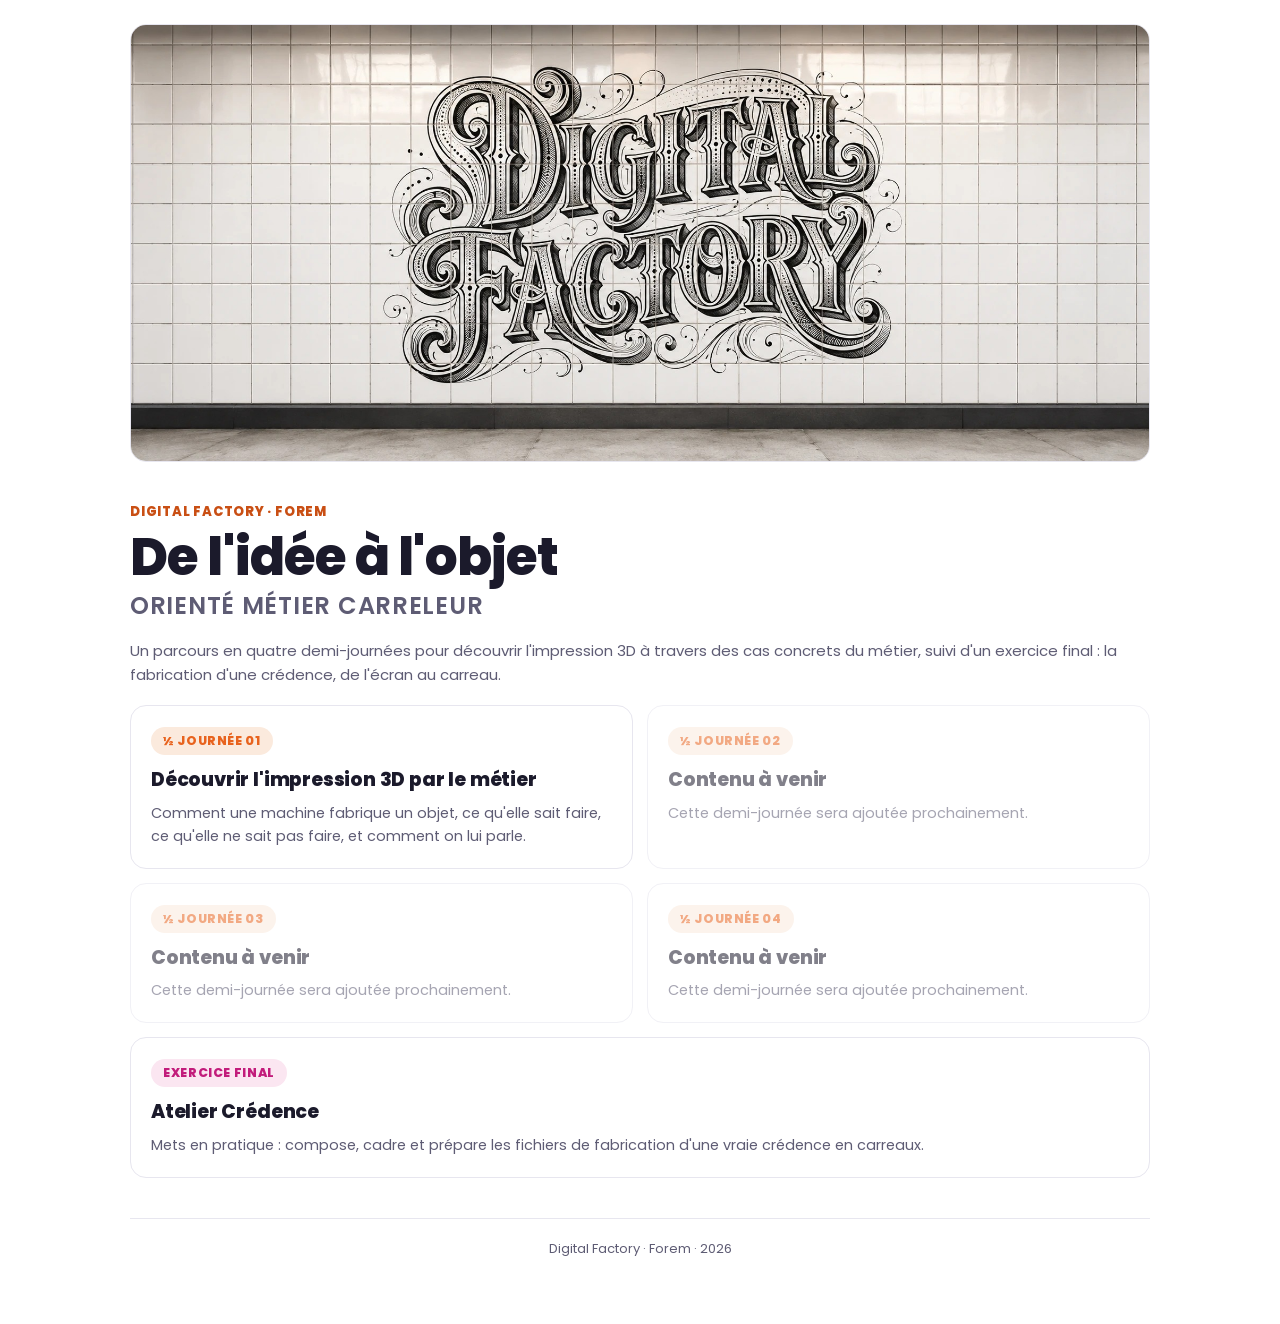
==== index.html @ cf4421d0 "Sous-titre "orienté métier carreleur" en majuscules, sur toutes les pages Le sous-titre passe de "or" ====
<!DOCTYPE html>
<html lang="fr">
<head>
<meta charset="UTF-8">
<meta name="viewport" content="width=device-width, initial-scale=1.0, maximum-scale=1.0, user-scalable=no">
<title>De l'idée à l'objet — Digital Factory</title>
<link rel="icon" href="data:image/svg+xml,%3Csvg xmlns='http://www.w3.org/2000/svg' viewBox='0 0 32 32'%3E%3Crect width='32' height='32' rx='6' fill='%23E7E6EF'/%3E%3Crect x='5' y='5' width='9.5' height='9.5' rx='2' fill='%235B41B0'/%3E%3Crect x='17.5' y='5' width='9.5' height='9.5' rx='2' fill='%23fff'/%3E%3Crect x='5' y='17.5' width='9.5' height='9.5' rx='2' fill='%23fff'/%3E%3Crect x='17.5' y='17.5' width='9.5' height='9.5' rx='2' fill='%235B41B0'/%3E%3C/svg%3E">
<link rel="stylesheet" href="assets/style.css">
<style>
  h1{font-size:38px; letter-spacing:-0.02em; line-height:1.08;}
  h1 small{display:block; font-size:20px; font-weight:600; color:var(--muted); margin-top:8px; text-transform:uppercase; letter-spacing:.03em;}
  @media (min-width:640px){ h1{font-size:52px;} h1 small{font-size:24px;} }
</style>
</head>
<body>
<div class="wrap">
  <div class="hero" style="margin-bottom:28px">
    <div class="hero-media">
      <div class="hero-ph">
        <svg viewBox="0 0 24 24" fill="none" stroke="currentColor" stroke-width="1.7" stroke-linecap="round" stroke-linejoin="round" aria-hidden="true"><rect x="3" y="3" width="18" height="18" rx="2" ry="2"/><circle cx="8.5" cy="8.5" r="1.5"/><polyline points="21 15 16 10 5 21"/></svg>
        <b>Image de couverture</b>
        <small>assets/cover.jpg — idéal 21:9, ≥ 1800×770px</small>
      </div>
      <img src="assets/cover.jpg" alt="Lettrage « Digital Factory » en carreaux de faïence" loading="eager" onerror="this.remove()">
    </div>
  </div>

  <header>
    <p class="surtitre">Digital Factory · Forem</p>
    <h1>De l'idée à l'objet<small>orienté métier carreleur</small></h1>
  </header>

  <p class="aide">Un parcours en quatre demi-journées pour découvrir l'impression 3D à travers des cas concrets du métier, suivi d'un exercice final : la fabrication d'une crédence, de l'écran au carreau.</p>

  <div class="cartes-cours">
    <a class="carte-cours" href="demi-journee-1.html">
      <span class="num">½ journée 01</span>
      <h3>Découvrir l'impression 3D par le métier</h3>
      <p>Comment une machine fabrique un objet, ce qu'elle sait faire, ce qu'elle ne sait pas faire, et comment on lui parle.</p>
    </a>
    <a class="carte-cours avenir">
      <span class="num">½ journée 02</span>
      <h3>Contenu à venir</h3>
      <p>Cette demi-journée sera ajoutée prochainement.</p>
    </a>
    <a class="carte-cours avenir">
      <span class="num">½ journée 03</span>
      <h3>Contenu à venir</h3>
      <p>Cette demi-journée sera ajoutée prochainement.</p>
    </a>
    <a class="carte-cours avenir">
      <span class="num">½ journée 04</span>
      <h3>Contenu à venir</h3>
      <p>Cette demi-journée sera ajoutée prochainement.</p>
    </a>
    <a class="carte-cours exercice" href="atelier-credence.html" style="grid-column:1/-1">
      <span class="num">Exercice final</span>
      <h3>Atelier Crédence</h3>
      <p>Mets en pratique : compose, cadre et prépare les fichiers de fabrication d'une vraie crédence en carreaux.</p>
    </a>
  </div>

  <div class="pied">Digital Factory · Forem · 2026</div>
</div>
</body>
</html>
---- assets/style.css ----
/* ============================================================
   Design system partagé — site de cours Digital Factory
   Utilisé par : index.html (sommaire), demi-journee-*.html.
   atelier-credence.html et gabarit-impression.html restent
   autonomes (leur propre <style> embarqué), par choix : ce sont
   des outils ponctuels, pas des pages de cours — cf. décisions
   déjà prises pour gabarit-impression.html.
   ============================================================ */

@font-face{font-family:"Poppins"; src:url("fonts/poppins-400.woff2") format("woff2"); font-weight:400; font-style:normal; font-display:swap;}
@font-face{font-family:"Poppins"; src:url("fonts/poppins-600.woff2") format("woff2"); font-weight:600; font-style:normal; font-display:swap;}
@font-face{font-family:"Poppins"; src:url("fonts/poppins-700.woff2") format("woff2"); font-weight:700; font-style:normal; font-display:swap;}
@font-face{font-family:"Poppins"; src:url("fonts/poppins-800.woff2") format("woff2"); font-weight:800; font-style:normal; font-display:swap;}

:root{
  --font:"Poppins",-apple-system,BlinkMacSystemFont,"Segoe UI",Roboto,"Helvetica Neue",Arial,sans-serif;
  /* Palette reprise de l'imprimante 3D : accents orange/sarcelle, sur fond clair. */
  --bg:#FFFFFF; --wash:#F7F7FB; --card:#FFFFFF;
  --border:#E7E6EF; --text:#1B1A2B; --muted:#5E5C74;
  --mauve:#E8631E; --mauve-dark:#C94F14; --mauve-soft:#FBEADD;
  --blue:#2BB8B3; --blue-dark:#1F8D89; --blue-soft:#E3F7F6;
  --grey-soft:#F2F2F6;
  --ok:#238C60; --ok-soft:#E4F4EC;
  --warn:#B7770C; --warn-soft:#F7EEDD;
  --bad:#C0344B; --bad-soft:#FBE7EB;
  --fuchsia:#C21C7B; --fuchsia-soft:#FBE6F1;
  --radius:16px; --radius-md:12px;
}
*{box-sizing:border-box; -webkit-tap-highlight-color:transparent;}
html{touch-action:manipulation;}
body{margin:0; background:var(--bg); color:var(--text); font-family:var(--font);
  font-size:17px; line-height:1.6; -webkit-font-smoothing:antialiased;}
.wrap{max-width:760px; margin:0 auto; padding:16px 16px 64px;}
@media (min-width:900px){ .wrap{max-width:1100px; padding:24px 40px 64px;} }
@media (min-width:1300px){ .wrap{max-width:1240px;} }
:focus-visible{outline:3px solid var(--blue); outline-offset:2px;}
a{color:var(--mauve-dark);}

/* ---- en-tête ---- */
header{padding:12px 0 20px;}
h1{font-size:19px; font-weight:800; margin:0; letter-spacing:-0.01em; color:var(--text);}
h1 small{display:block; font-size:13px; font-weight:600; color:var(--muted); margin-top:2px; text-transform:uppercase; letter-spacing:.03em;}

/* ---- navigation par onglets (½ journées + atelier) — présente sur chaque page ---- */
.tabs{display:flex; gap:2px; background:var(--wash); border:1px solid var(--border); padding:3px; border-radius:11px; margin-bottom:24px;
  overflow-x:auto; -webkit-overflow-scrolling:touch;}
.tabs a{flex:none; min-width:118px; text-align:center; padding:10px 10px; font-size:12.5px; font-weight:600;
  background:transparent; color:var(--muted); border-radius:8px; text-decoration:none; white-space:nowrap;}
.tabs a.on{background:var(--mauve); color:#fff;}
.tabs a small{display:block; font-weight:400; font-size:11px; opacity:.85; margin-top:1px;}

/* ---- typo de contenu ---- */
h2{font-size:28px; font-weight:800; letter-spacing:-0.02em; line-height:1.15; margin:32px 0 7px; color:var(--text);}
h2:first-of-type{margin-top:0;}
h3{font-size:19px; font-weight:800; letter-spacing:-0.01em; margin:22px 0 8px; color:var(--text);}
.aide{color:var(--muted); font-size:15px; margin:0 0 18px;}
.surtitre{color:var(--mauve-dark); font-size:13px; font-weight:800; text-transform:uppercase; letter-spacing:.06em; margin:0 0 6px;}
p{margin:0 0 14px;}
label{display:block; font-weight:700; font-size:15px; margin:18px 0 6px; color:var(--text);}

/* ---- bannière (hero) ---- */
.hero{background:var(--wash); border:1px solid var(--border); border-radius:var(--radius); overflow:hidden; margin-bottom:22px;}
.hero-media{position:relative; margin:0; aspect-ratio:21/9; background:var(--grey-soft);}
.hero-media img{position:absolute; inset:0; width:100%; height:100%; object-fit:cover; display:block;}
.hero-ph{position:absolute; inset:0; display:flex; flex-direction:column; align-items:center; justify-content:center; gap:7px; text-align:center; padding:16px; color:var(--muted);}
.hero-ph svg{width:30px; height:30px; color:#B7B4CC;}
.hero-ph b{font-size:14px; font-weight:600; color:#8B889F;}
.hero-ph small{font-size:11.5px; color:#A6A3B8; font-family:ui-monospace,"SF Mono",Menlo,monospace;}
.hero-copy{padding:22px 22px 24px;}
.hero-copy h2{margin:0 0 6px;}
.hero-copy .aide{margin:0;}

/* ---- objectifs (liste à puces numérotée) ---- */
.objectifs{display:grid; gap:10px; margin:14px 0 22px; padding:0; list-style:none;}
.objectifs li{display:flex; gap:13px; align-items:flex-start; padding:14px 16px; border:1px solid var(--border);
  border-radius:var(--radius-md); background:var(--card); font-size:15.5px; line-height:1.5;}
.objectifs li::before{content:"✓"; flex:none; width:24px; height:24px; border-radius:50%; background:var(--mauve-soft);
  color:var(--mauve); font-size:13px; font-weight:800; display:flex; align-items:center; justify-content:center; margin-top:1px;}

/* ---- boutons / liens ---- */
.btn2{display:inline-flex; align-items:center; gap:9px; padding:12px 18px; font-size:15px; font-weight:600;
  border:1.5px solid var(--border); background:var(--card); color:var(--text); border-radius:var(--radius-md);
  cursor:pointer; text-decoration:none; transition:border-color .15s, background .15s; font-family:var(--font);}
.btn2:hover{border-color:var(--muted); background:var(--wash);}
.ic{width:1.15em; height:1.15em; display:inline-block; vertical-align:-.2em; flex:none;}

/* ---- encadré d'info / sécurité ---- */
.enc{background:var(--blue-soft); border-left:3px solid var(--blue); border-radius:var(--radius-md); padding:12px 15px; font-size:14px;
  color:var(--blue-dark); margin:14px 0; display:flex; gap:11px; align-items:flex-start;}
.enc .ic{flex:none; margin-top:1px; color:var(--blue);}
.enc.danger{background:var(--bad-soft); color:#8A2438; border-left-color:var(--bad);}
.enc.danger .ic{color:var(--bad);}
.enc.mauve{background:var(--mauve-soft); color:var(--mauve-dark); border-left-color:var(--mauve); font-style:italic;}
.enc.mauve .ic{color:var(--mauve);}
.enc ul{margin:0; padding-left:18px;}
.enc li{margin-bottom:4px;}
.enc li:last-child{margin-bottom:0;}

/* ---- tableau (ex. comparatif filaments) ---- */
.tbl{width:100%; border-collapse:collapse; margin:14px 0 22px; font-size:15px;}
.tbl th,.tbl td{text-align:left; padding:12px 14px; border-bottom:1px solid var(--border);}
.tbl th{font-size:12.5px; text-transform:uppercase; letter-spacing:.04em; color:var(--muted); font-weight:700;}
.tbl td:first-child{font-weight:700; white-space:nowrap;}

/* ---- vidéo (emplacement, disparaît si le fichier est absent) ---- */
.video-slot{position:relative; aspect-ratio:16/9; border-radius:var(--radius-md); border:1px solid var(--border);
  background:var(--grey-soft); overflow:hidden; margin:14px 0 22px;}
.video-slot video{position:absolute; inset:0; width:100%; height:100%; object-fit:cover;}
.video-slot iframe{position:absolute; inset:0; width:100%; height:100%; border:0;}
.video-slot:has(video) .hero-ph{display:none;}
.video-slot .hero-ph{gap:9px;}

/* ---- zone cliquable (schéma imprimante / capture logiciel avec points d'info) ---- */
.zone-clic{position:relative; aspect-ratio:16/10; border-radius:var(--radius); border:1px solid var(--border);
  background:var(--grey-soft); overflow:hidden; margin:14px 0 8px;}
.zone-clic img{position:absolute; inset:0; width:100%; height:100%; object-fit:cover; display:block;}
.zone-clic:not(:has(img)) .zc-ph{display:flex;}
.zone-clic:has(img) .zc-ph{display:none;}
.zc-ph{position:absolute; inset:0; flex-direction:column; align-items:center; justify-content:center;
  gap:7px; text-align:center; padding:16px; color:var(--muted);}
.zc-ph svg{width:30px; height:30px; color:#B7B4CC;}
.zc-ph small{font-size:11.5px; color:#A6A3B8; font-family:ui-monospace,"SF Mono",Menlo,monospace;}
.hotspot{position:absolute; width:34px; height:34px; margin:-17px 0 0 -17px; border-radius:50%;
  background:var(--mauve); color:#fff; border:3px solid #fff; box-shadow:0 2px 8px rgba(27,26,43,.35);
  font-weight:800; font-size:14px; cursor:pointer; display:flex; align-items:center; justify-content:center;
  animation:pulse 2.2s ease-in-out infinite;}
.hotspot:hover{background:var(--mauve-dark);}
@keyframes pulse{0%,100%{box-shadow:0 2px 8px rgba(27,26,43,.35), 0 0 0 0 rgba(232,99,30,.45);} 50%{box-shadow:0 2px 8px rgba(27,26,43,.35), 0 0 0 9px rgba(232,99,30,0);}}
.zc-legende{font-size:13px; color:var(--muted); margin:0 0 20px;}

/* ---- modal générique (point d'info, lightbox) ---- */
.modal{display:none; position:fixed; inset:0; background:rgba(27,26,43,.55); z-index:60;
  align-items:center; justify-content:center; padding:20px; overflow-y:auto;}
.modal.on{display:flex;}
.modal .box{background:var(--bg); width:100%; max-width:520px; max-height:90vh; overflow-y:auto;
  border-radius:var(--radius); padding:24px 22px;}
.modal .box h3{display:flex; align-items:center; gap:10px; margin:0 0 12px; font-size:20px;}
.modal .box h3 .num{flex:none; width:30px; height:30px; border-radius:50%; background:var(--mauve); color:#fff;
  font-size:14px; display:flex; align-items:center; justify-content:center;}
.modal .box p{margin:0; color:var(--text); font-size:15.5px; line-height:1.6;}
.modal .actions{display:flex; justify-content:flex-end; margin-top:20px; border-top:1px solid var(--border); padding-top:14px;}

/* visionneuse plein écran (agrandir une image au clic) */
.lightbox{display:none; position:fixed; inset:0; background:rgba(10,9,20,.92); z-index:70;
  align-items:center; justify-content:center; padding:32px; cursor:zoom-out;}
.lightbox.on{display:flex;}
.lightbox img{max-width:100%; max-height:100%; border-radius:8px; cursor:default; box-shadow:0 10px 40px rgba(0,0,0,.5);}
.lightbox-close{position:fixed; top:18px; right:20px; width:42px; height:42px; border-radius:50%; border:none;
  background:rgba(255,255,255,.12); color:#fff; font-size:26px; line-height:1; cursor:pointer;
  display:flex; align-items:center; justify-content:center;}
.lightbox-close:hover{background:rgba(255,255,255,.22);}

/* ---- cartes de sommaire (page d'accueil) ---- */
.cartes-cours{display:grid; gap:14px; margin:18px 0;}
@media (min-width:640px){ .cartes-cours{grid-template-columns:1fr 1fr;} }
.carte-cours{display:block; border:1px solid var(--border); border-radius:var(--radius); background:var(--card);
  padding:20px; text-decoration:none; color:var(--text); transition:border-color .15s, transform .15s;}
.carte-cours:hover{border-color:var(--mauve);}
.carte-cours.avenir{opacity:.55; cursor:default;}
.carte-cours .num{display:inline-block; font-size:12.5px; font-weight:800; text-transform:uppercase; letter-spacing:.05em;
  color:var(--mauve); background:var(--mauve-soft); border-radius:999px; padding:4px 12px; margin-bottom:10px;}
.carte-cours.exercice .num{color:var(--fuchsia); background:var(--fuchsia-soft);}
.carte-cours h3{margin:0 0 6px; font-size:19px;}
.carte-cours p{margin:0; color:var(--muted); font-size:14.5px;}

.pied{text-align:center; margin-top:40px; padding-top:20px; border-top:1px solid var(--border);
  font-size:13px; color:var(--muted);}
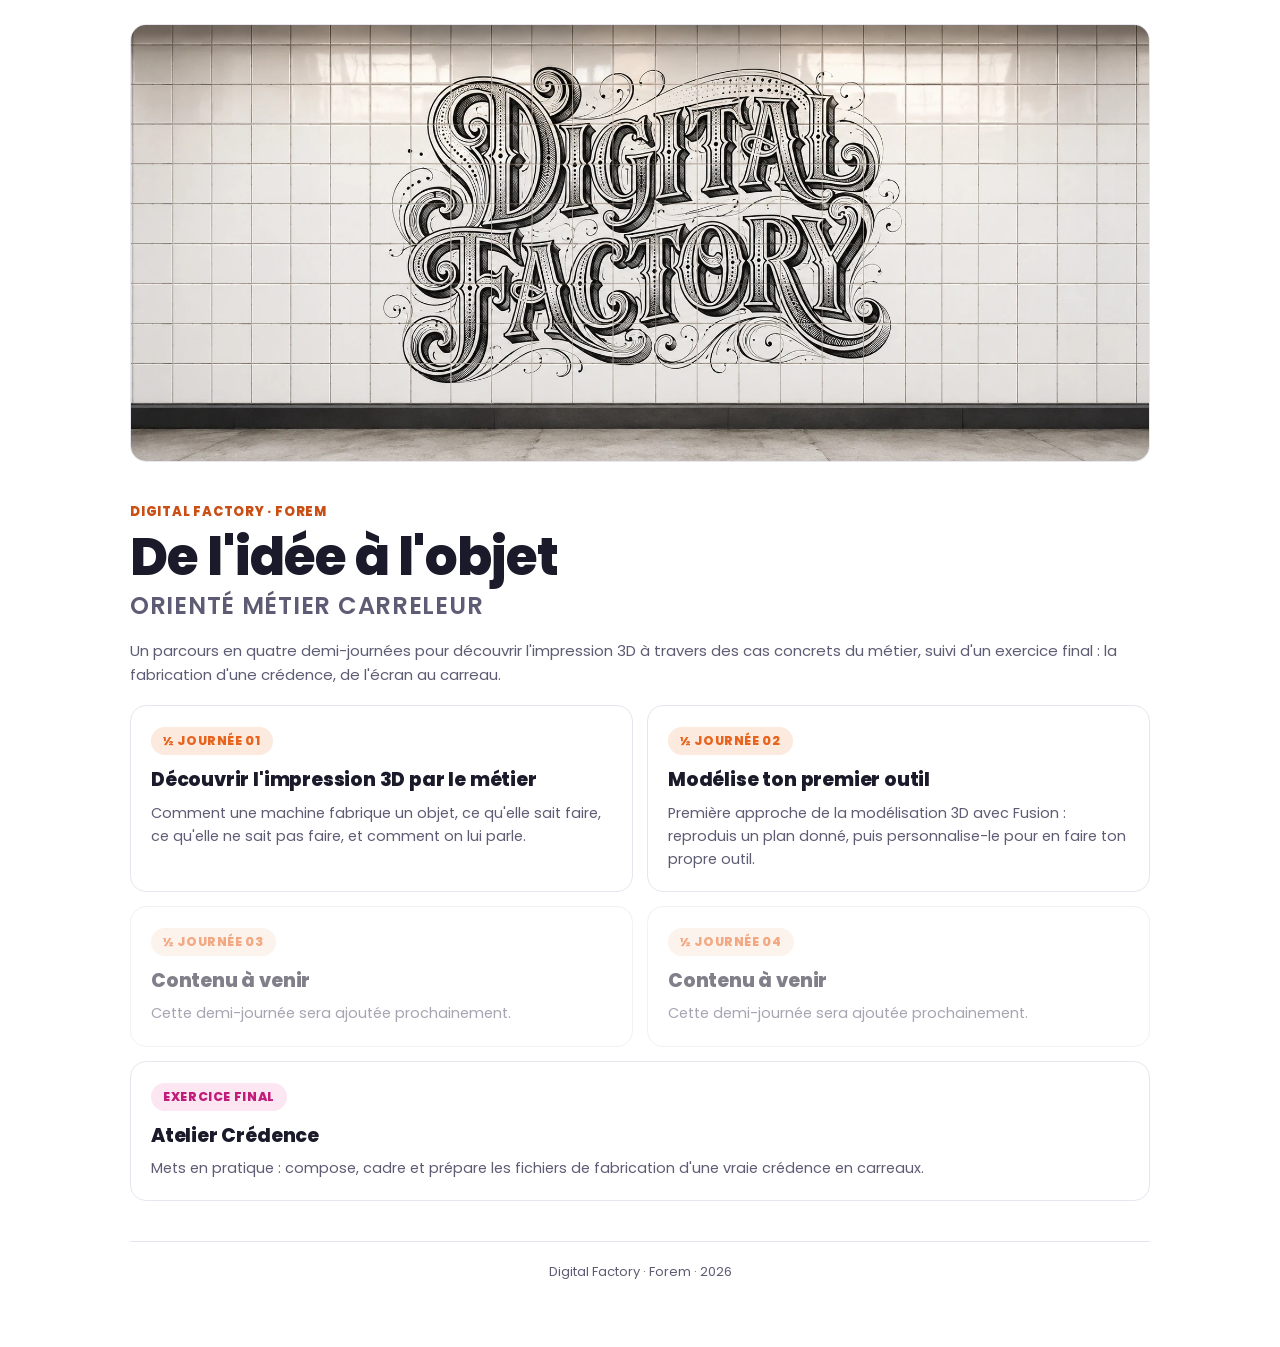
==== commit d8047c1d: "Ajoute le contenu de la ½ journée 02 : modélisation avec Fusion - index.html + onglets des demi-jour" ====
--- a/index.html
+++ b/index.html
@@ -38,10 +38,10 @@
       <h3>Découvrir l'impression 3D par le métier</h3>
       <p>Comment une machine fabrique un objet, ce qu'elle sait faire, ce qu'elle ne sait pas faire, et comment on lui parle.</p>
     </a>
-    <a class="carte-cours avenir">
+    <a class="carte-cours" href="demi-journee-2.html">
       <span class="num">½ journée 02</span>
-      <h3>Contenu à venir</h3>
-      <p>Cette demi-journée sera ajoutée prochainement.</p>
+      <h3>Modélise ton premier outil</h3>
+      <p>Première approche de la modélisation 3D avec Fusion : reproduis un plan donné, puis personnalise-le pour en faire ton propre outil.</p>
     </a>
     <a class="carte-cours avenir">
       <span class="num">½ journée 03</span>
--- a/assets/style.css
+++ b/assets/style.css
@@ -36,6 +36,30 @@
 :focus-visible{outline:3px solid var(--blue); outline-offset:2px;}
 a{color:var(--mauve-dark);}
 
+/* ---- pages "plein écran" : un écran par section, swipe horizontal ----
+   Le header (retour + titre + onglets ½ journée) reste fixe en haut, hors
+   du défilement. Chaque .slide occupe le reste de la hauteur ; si son
+   contenu est plus haut que l'écran (ex. schéma + galerie), elle défile
+   verticalement toute seule, sans casser le swipe horizontal. */
+body.plein-ecran{height:100vh; height:100dvh; overflow:hidden; display:flex; flex-direction:column;}
+body.plein-ecran > .wrap{flex:none; width:100%;}
+.slides{flex:1 1 auto; min-height:0; display:flex; overflow-x:auto; overflow-y:hidden;
+  scroll-snap-type:x mandatory; scroll-behavior:smooth; -webkit-overflow-scrolling:touch; scrollbar-width:none;}
+.slides::-webkit-scrollbar{display:none;}
+.slide{flex:0 0 100%; width:100%; height:100%; overflow-y:auto; scroll-snap-align:start; scroll-snap-stop:always; box-sizing:border-box;}
+.slide-nav{position:fixed; left:50%; bottom:16px; transform:translateX(-50%); z-index:40;
+  display:flex; align-items:center; gap:10px; background:rgba(255,255,255,.94); backdrop-filter:blur(6px);
+  border:1px solid var(--border); border-radius:999px; padding:7px 9px; box-shadow:0 6px 20px rgba(27,26,43,.14);}
+.slide-nav button{border:none; background:none; padding:0; margin:0; cursor:pointer; font-family:var(--font);}
+.slide-nav .fleche{width:30px; height:30px; border-radius:50%; background:var(--wash); color:var(--text);
+  display:flex; align-items:center; justify-content:center; flex:none;}
+.slide-nav .fleche:hover{background:var(--border);}
+.slide-nav .fleche:disabled{opacity:.3; cursor:default;}
+.slide-nav .fleche:disabled:hover{background:var(--wash);}
+.slide-nav .points{display:flex; align-items:center; gap:6px;}
+.slide-nav .pt{width:7px; height:7px; border-radius:4px; background:var(--border);}
+.slide-nav .pt.on{background:var(--mauve); width:20px;}
+
 /* ---- en-tête ---- */
 header{padding:12px 0 20px;}
 h1{font-size:19px; font-weight:800; margin:0; letter-spacing:-0.01em; color:var(--text);}
@@ -101,6 +125,25 @@
 .tbl th,.tbl td{text-align:left; padding:12px 14px; border-bottom:1px solid var(--border);}
 .tbl th{font-size:12.5px; text-transform:uppercase; letter-spacing:.04em; color:var(--muted); font-weight:700;}
 .tbl td:first-child{font-weight:700; white-space:nowrap;}
+
+/* ---- galerie d'exemples (photos, ex. modèles trouvés sur MakerWorld) ---- */
+.exemples{display:grid; grid-template-columns:repeat(auto-fill,minmax(130px,1fr)); gap:10px; margin:14px 0 6px;}
+.exemples img{width:100%; aspect-ratio:1; object-fit:cover; display:block; border-radius:var(--radius-md); border:1px solid var(--border);}
+
+/* ---- duo image carrée + texte (ex. plan à modéliser + consigne) ---- */
+.duo{display:grid; grid-template-columns:1fr 1fr; gap:22px; align-items:center; margin:14px 0 22px;}
+@media (max-width:680px){ .duo{grid-template-columns:1fr;} }
+.duo-img{position:relative; aspect-ratio:1; border-radius:var(--radius); border:1px solid var(--border);
+  background:var(--grey-soft); overflow:hidden;}
+.duo-img img{position:absolute; inset:0; width:100%; height:100%; object-fit:cover; display:block;}
+.duo-img:not(:has(img)) .duo-ph{display:flex;}
+.duo-img:has(img) .duo-ph{display:none;}
+.duo-ph{position:absolute; inset:0; display:flex; flex-direction:column; align-items:center; justify-content:center;
+  gap:7px; text-align:center; padding:16px; color:var(--muted);}
+.duo-ph svg{width:30px; height:30px; color:#B7B4CC;}
+.duo-ph b{font-size:14px; font-weight:600; color:#8B889F;}
+.duo-ph small{font-size:11.5px; color:#A6A3B8; font-family:ui-monospace,"SF Mono",Menlo,monospace;}
+.duo-txt p:last-child{margin-bottom:0;}
 
 /* ---- vidéo (emplacement, disparaît si le fichier est absent) ---- */
 .video-slot{position:relative; aspect-ratio:16/9; border-radius:var(--radius-md); border:1px solid var(--border);
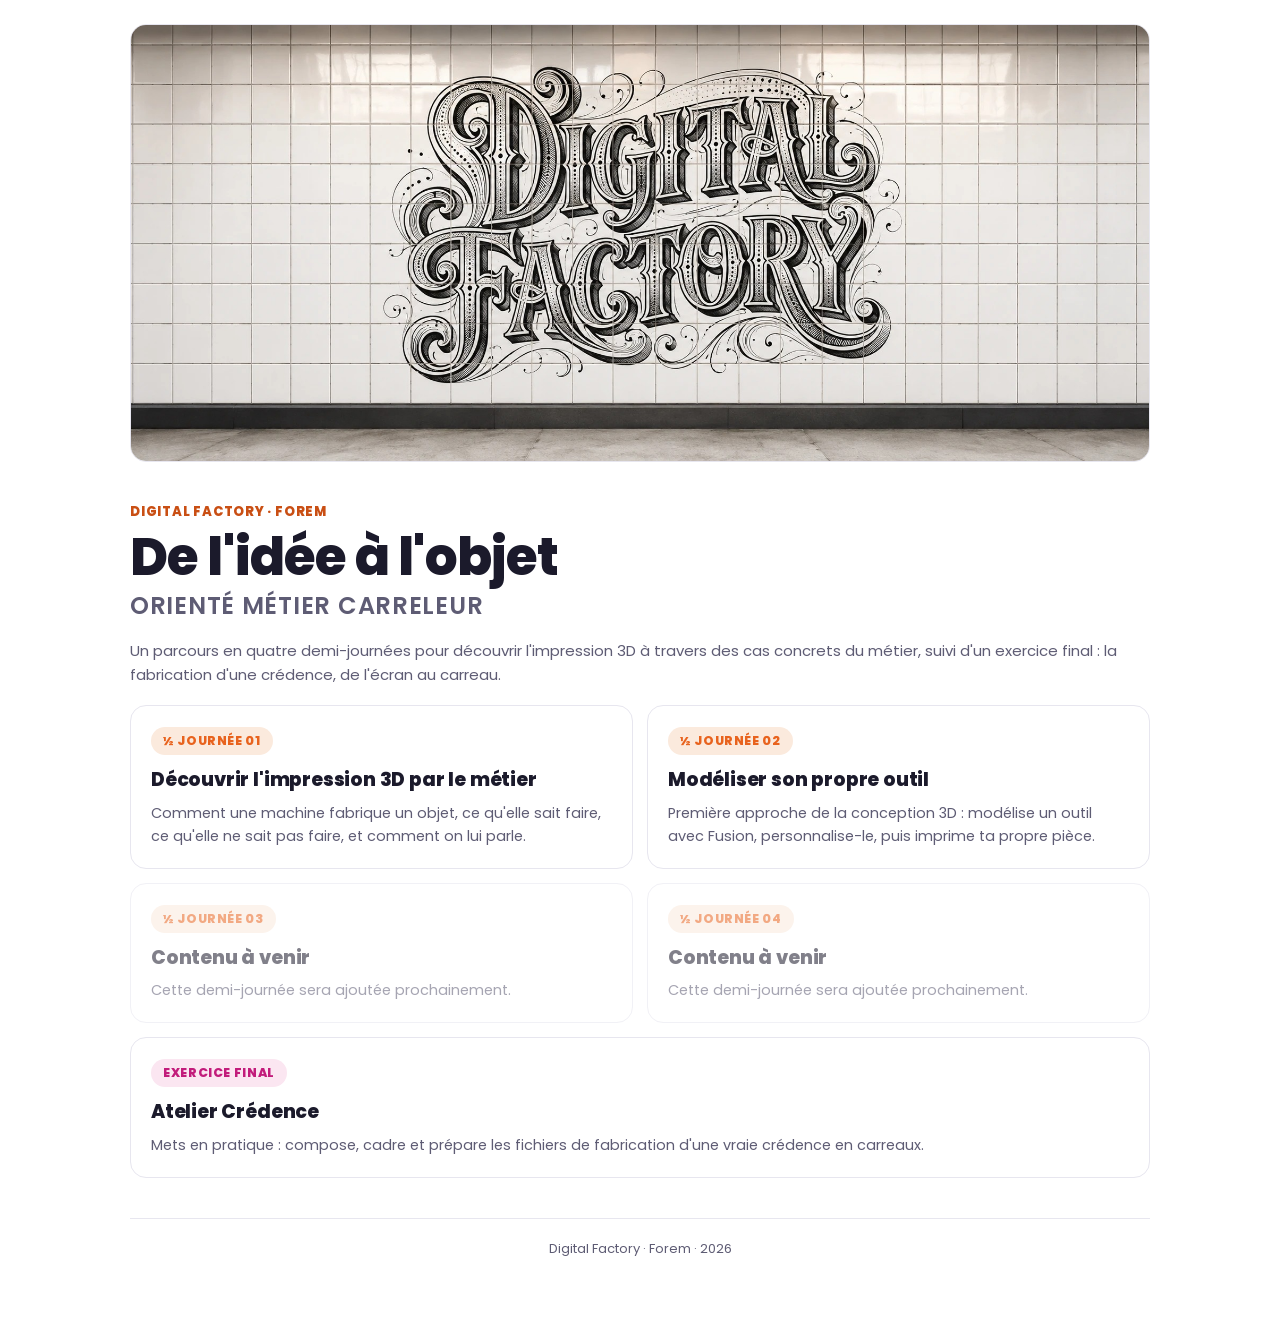
==== commit a9bef04e: "Remplace le contenu de la ½ journée 02 par le texte final fourni Contenu complet remplaçant le broui" ====
--- a/index.html
+++ b/index.html
@@ -40,8 +40,8 @@
     </a>
     <a class="carte-cours" href="demi-journee-2.html">
       <span class="num">½ journée 02</span>
-      <h3>Modélise ton premier outil</h3>
-      <p>Première approche de la modélisation 3D avec Fusion : reproduis un plan donné, puis personnalise-le pour en faire ton propre outil.</p>
+      <h3>Modéliser son propre outil</h3>
+      <p>Première approche de la conception 3D : modélise un outil avec Fusion, personnalise-le, puis imprime ta propre pièce.</p>
     </a>
     <a class="carte-cours avenir">
       <span class="num">½ journée 03</span>
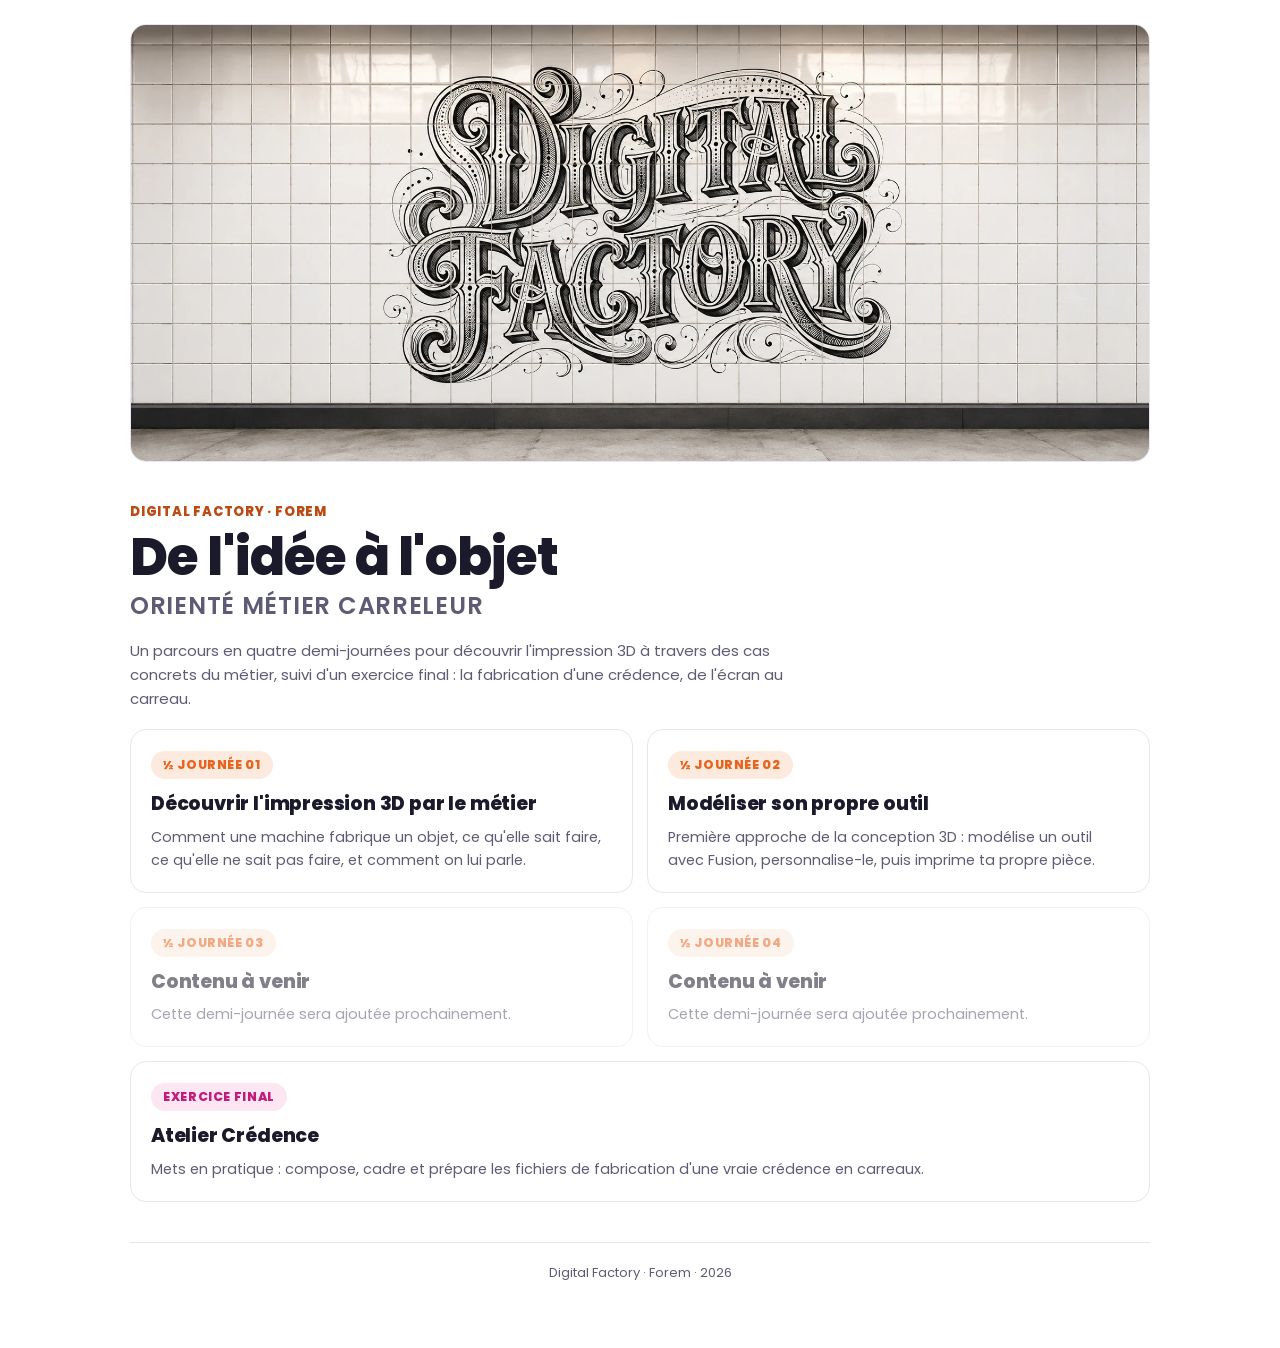
==== commit 1c64976e: "Corrections accessibilité : zoom, hiérarchie de titres, largeur de lecture, contraste - index.html :" ====
--- a/index.html
+++ b/index.html
@@ -2,7 +2,7 @@
 <html lang="fr">
 <head>
 <meta charset="UTF-8">
-<meta name="viewport" content="width=device-width, initial-scale=1.0, maximum-scale=1.0, user-scalable=no">
+<meta name="viewport" content="width=device-width, initial-scale=1.0">
 <title>De l'idée à l'objet — Digital Factory</title>
 <link rel="icon" href="data:image/svg+xml,%3Csvg xmlns='http://www.w3.org/2000/svg' viewBox='0 0 32 32'%3E%3Crect width='32' height='32' rx='6' fill='%23E7E6EF'/%3E%3Crect x='5' y='5' width='9.5' height='9.5' rx='2' fill='%235B41B0'/%3E%3Crect x='17.5' y='5' width='9.5' height='9.5' rx='2' fill='%23fff'/%3E%3Crect x='5' y='17.5' width='9.5' height='9.5' rx='2' fill='%23fff'/%3E%3Crect x='17.5' y='17.5' width='9.5' height='9.5' rx='2' fill='%235B41B0'/%3E%3C/svg%3E">
 <link rel="stylesheet" href="assets/style.css">
@@ -32,6 +32,7 @@
 
   <p class="aide">Un parcours en quatre demi-journées pour découvrir l'impression 3D à travers des cas concrets du métier, suivi d'un exercice final : la fabrication d'une crédence, de l'écran au carreau.</p>
 
+  <h2 class="sr-only">Programme du cours</h2>
   <div class="cartes-cours">
     <a class="carte-cours" href="demi-journee-1.html">
       <span class="num">½ journée 01</span>
--- a/assets/style.css
+++ b/assets/style.css
@@ -17,7 +17,7 @@
   /* Palette reprise de l'imprimante 3D : accents orange/sarcelle, sur fond clair. */
   --bg:#FFFFFF; --wash:#F7F7FB; --card:#FFFFFF;
   --border:#E7E6EF; --text:#1B1A2B; --muted:#5E5C74;
-  --mauve:#E8631E; --mauve-dark:#C94F14; --mauve-soft:#FBEADD;
+  --mauve:#E8631E; --mauve-dark:#BC4A13; --mauve-soft:#FBEADD;
   --blue:#2BB8B3; --blue-dark:#1F8D89; --blue-soft:#E3F7F6;
   --grey-soft:#F2F2F6;
   --ok:#238C60; --ok-soft:#E4F4EC;
@@ -27,6 +27,8 @@
   --radius:16px; --radius-md:12px;
 }
 *{box-sizing:border-box; -webkit-tap-highlight-color:transparent;}
+.sr-only{position:absolute; width:1px; height:1px; padding:0; margin:-1px; overflow:hidden;
+  clip:rect(0,0,0,0); white-space:nowrap; border:0;}
 html{touch-action:manipulation;}
 body{margin:0; background:var(--bg); color:var(--text); font-family:var(--font);
   font-size:17px; line-height:1.6; -webkit-font-smoothing:antialiased;}
@@ -77,7 +79,7 @@
 h2{font-size:28px; font-weight:800; letter-spacing:-0.02em; line-height:1.15; margin:32px 0 7px; color:var(--text);}
 h2:first-of-type{margin-top:0;}
 h3{font-size:19px; font-weight:800; letter-spacing:-0.01em; margin:22px 0 8px; color:var(--text);}
-.aide{color:var(--muted); font-size:15px; margin:0 0 18px;}
+.aide{color:var(--muted); font-size:15px; margin:0 0 18px; max-width:700px;}
 .surtitre{color:var(--mauve-dark); font-size:13px; font-weight:800; text-transform:uppercase; letter-spacing:.06em; margin:0 0 6px;}
 p{margin:0 0 14px;}
 label{display:block; font-weight:700; font-size:15px; margin:18px 0 6px; color:var(--text);}
@@ -110,7 +112,7 @@
 
 /* ---- encadré d'info / sécurité ---- */
 .enc{background:var(--blue-soft); border-left:3px solid var(--blue); border-radius:var(--radius-md); padding:12px 15px; font-size:14px;
-  color:var(--blue-dark); margin:14px 0; display:flex; gap:11px; align-items:flex-start;}
+  color:var(--blue-dark); margin:14px 0; display:flex; gap:11px; align-items:flex-start; max-width:700px;}
 .enc .ic{flex:none; margin-top:1px; color:var(--blue);}
 .enc.danger{background:var(--bad-soft); color:#8A2438; border-left-color:var(--bad);}
 .enc.danger .ic{color:var(--bad);}
@@ -143,6 +145,7 @@
 .duo-ph svg{width:30px; height:30px; color:#B7B4CC;}
 .duo-ph b{font-size:14px; font-weight:600; color:#8B889F;}
 .duo-ph small{font-size:11.5px; color:#A6A3B8; font-family:ui-monospace,"SF Mono",Menlo,monospace;}
+.duo-txt{max-width:700px;}
 .duo-txt p:last-child{margin-bottom:0;}
 
 /* ---- vidéo (emplacement, disparaît si le fichier est absent) ---- */
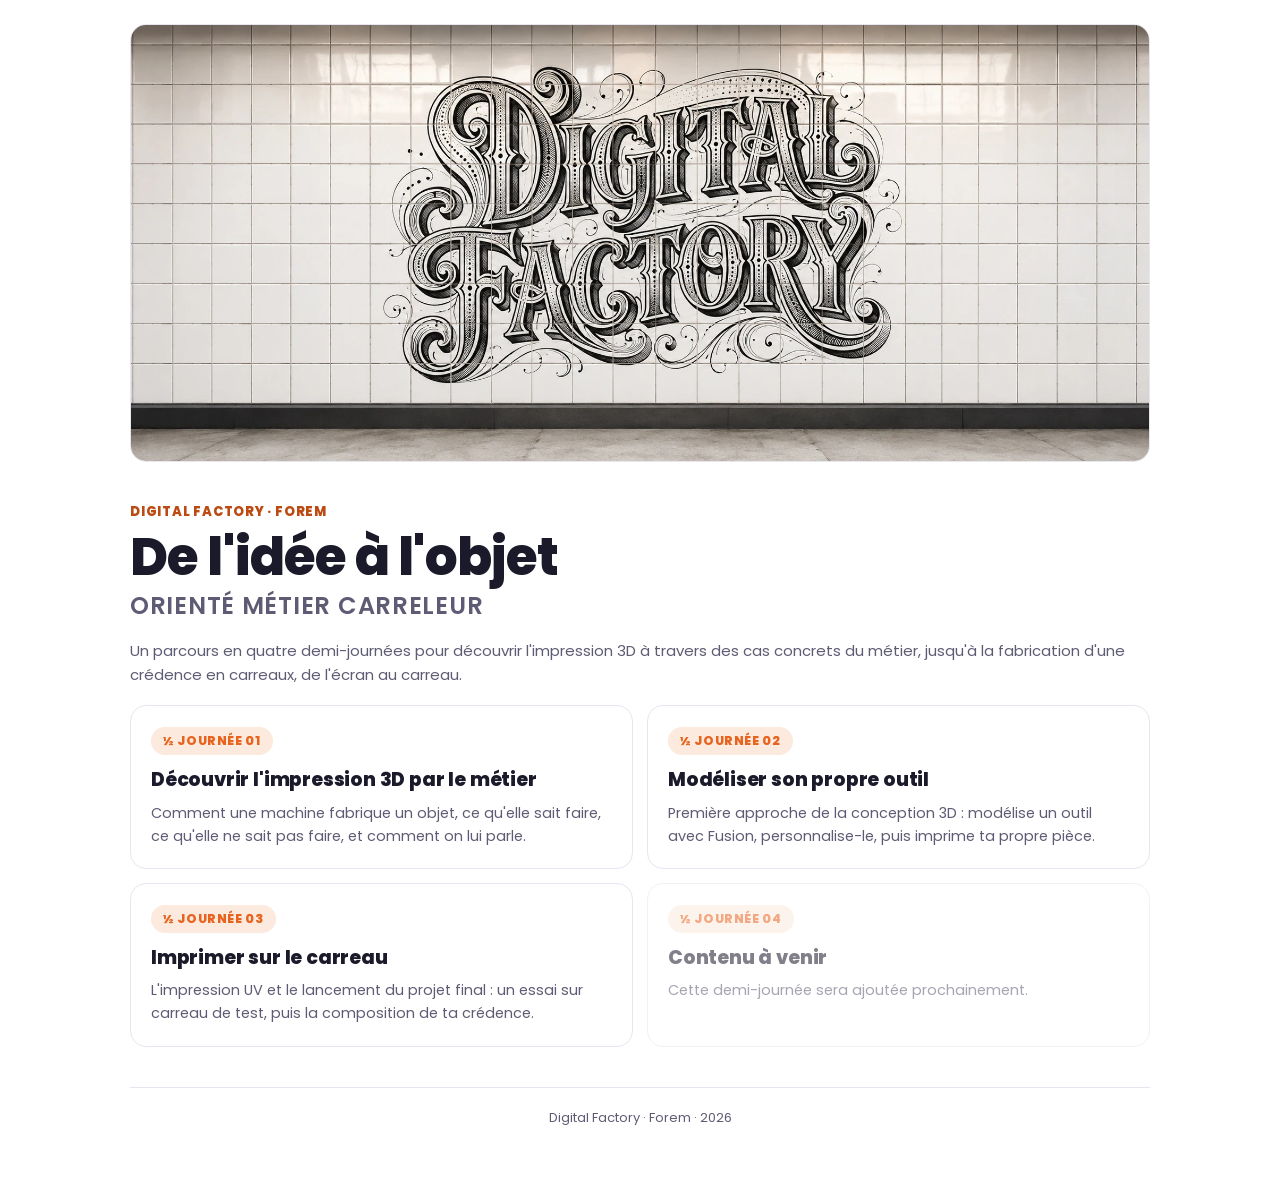
==== commit 107f3af3: "Ajoute le contenu de la ½ journée 03, retire l'onglet Exercice final - demi-journee-3.html : contenu" ====
--- a/index.html
+++ b/index.html
@@ -30,7 +30,7 @@
     <h1>De l'idée à l'objet<small>orienté métier carreleur</small></h1>
   </header>
 
-  <p class="aide">Un parcours en quatre demi-journées pour découvrir l'impression 3D à travers des cas concrets du métier, suivi d'un exercice final : la fabrication d'une crédence, de l'écran au carreau.</p>
+  <p class="aide">Un parcours en quatre demi-journées pour découvrir l'impression 3D à travers des cas concrets du métier, jusqu'à la fabrication d'une crédence en carreaux, de l'écran au carreau.</p>
 
   <h2 class="sr-only">Programme du cours</h2>
   <div class="cartes-cours">
@@ -44,20 +44,15 @@
       <h3>Modéliser son propre outil</h3>
       <p>Première approche de la conception 3D : modélise un outil avec Fusion, personnalise-le, puis imprime ta propre pièce.</p>
     </a>
-    <a class="carte-cours avenir">
+    <a class="carte-cours" href="demi-journee-3.html">
       <span class="num">½ journée 03</span>
-      <h3>Contenu à venir</h3>
-      <p>Cette demi-journée sera ajoutée prochainement.</p>
+      <h3>Imprimer sur le carreau</h3>
+      <p>L'impression UV et le lancement du projet final : un essai sur carreau de test, puis la composition de ta crédence.</p>
     </a>
     <a class="carte-cours avenir">
       <span class="num">½ journée 04</span>
       <h3>Contenu à venir</h3>
       <p>Cette demi-journée sera ajoutée prochainement.</p>
-    </a>
-    <a class="carte-cours exercice" href="atelier-credence.html" style="grid-column:1/-1">
-      <span class="num">Exercice final</span>
-      <h3>Atelier Crédence</h3>
-      <p>Mets en pratique : compose, cadre et prépare les fichiers de fabrication d'une vraie crédence en carreaux.</p>
     </a>
   </div>
 
--- a/assets/style.css
+++ b/assets/style.css
@@ -79,7 +79,7 @@
 h2{font-size:28px; font-weight:800; letter-spacing:-0.02em; line-height:1.15; margin:32px 0 7px; color:var(--text);}
 h2:first-of-type{margin-top:0;}
 h3{font-size:19px; font-weight:800; letter-spacing:-0.01em; margin:22px 0 8px; color:var(--text);}
-.aide{color:var(--muted); font-size:15px; margin:0 0 18px; max-width:700px;}
+.aide{color:var(--muted); font-size:15px; margin:0 0 18px;}
 .surtitre{color:var(--mauve-dark); font-size:13px; font-weight:800; text-transform:uppercase; letter-spacing:.06em; margin:0 0 6px;}
 p{margin:0 0 14px;}
 label{display:block; font-weight:700; font-size:15px; margin:18px 0 6px; color:var(--text);}
@@ -112,7 +112,7 @@
 
 /* ---- encadré d'info / sécurité ---- */
 .enc{background:var(--blue-soft); border-left:3px solid var(--blue); border-radius:var(--radius-md); padding:12px 15px; font-size:14px;
-  color:var(--blue-dark); margin:14px 0; display:flex; gap:11px; align-items:flex-start; max-width:700px;}
+  color:var(--blue-dark); margin:14px 0; display:flex; gap:11px; align-items:flex-start;}
 .enc .ic{flex:none; margin-top:1px; color:var(--blue);}
 .enc.danger{background:var(--bad-soft); color:#8A2438; border-left-color:var(--bad);}
 .enc.danger .ic{color:var(--bad);}
@@ -121,6 +121,16 @@
 .enc ul{margin:0; padding-left:18px;}
 .enc li{margin-bottom:4px;}
 .enc li:last-child{margin-bottom:0;}
+
+/* ---- légende des points clés (ex. Section 3 ½ journée 01) ---- */
+.legende-points{margin-top:20px;}
+.legende-points h3{margin:0 0 10px;}
+.legende-points ul{list-style:none; margin:0; padding:0; display:grid; gap:12px;}
+.legende-points li{display:flex; gap:12px; align-items:flex-start;}
+.legende-points .num{flex:none; width:26px; height:26px; border-radius:50%; background:var(--mauve);
+  color:#fff; font-size:13px; font-weight:800; display:flex; align-items:center; justify-content:center; margin-top:1px;}
+.legende-points li b{display:block; font-size:14.5px; font-weight:700;}
+.legende-points li p{margin:2px 0 0; font-size:13.5px; color:var(--muted);}
 
 /* ---- tableau (ex. comparatif filaments) ---- */
 .tbl{width:100%; border-collapse:collapse; margin:14px 0 22px; font-size:15px;}
@@ -145,8 +155,26 @@
 .duo-ph svg{width:30px; height:30px; color:#B7B4CC;}
 .duo-ph b{font-size:14px; font-weight:600; color:#8B889F;}
 .duo-ph small{font-size:11.5px; color:#A6A3B8; font-family:ui-monospace,"SF Mono",Menlo,monospace;}
-.duo-txt{max-width:700px;}
 .duo-txt p:last-child{margin-bottom:0;}
+
+/* ---- bannière large 3:1 (ex. photo sous un bloc de texte) ---- */
+.banniere{position:relative; aspect-ratio:3/1; border-radius:var(--radius); border:1px solid var(--border);
+  background:var(--grey-soft); overflow:hidden; margin:14px 0 22px;}
+.banniere img{position:absolute; inset:0; width:100%; height:100%; object-fit:cover; display:block;}
+.banniere:not(:has(img)) .banniere-ph{display:flex;}
+.banniere:has(img) .banniere-ph{display:none;}
+.banniere-ph{position:absolute; inset:0; display:flex; flex-direction:column; align-items:center; justify-content:center;
+  gap:7px; text-align:center; padding:16px; color:var(--muted);}
+.banniere-ph svg{width:30px; height:30px; color:#B7B4CC;}
+.banniere-ph b{font-size:14px; font-weight:600; color:#8B889F;}
+.banniere-ph small{font-size:11.5px; color:#A6A3B8; font-family:ui-monospace,"SF Mono",Menlo,monospace;}
+
+/* .banniere.dynamique : occupe l'espace restant de l'écran au lieu d'un
+   ratio fixe — évite qu'une bannière 3:1 déborde sur les écrans où le
+   texte au-dessus laisse peu de place (variable selon l'appareil).
+   Le parent .wrap doit porter la classe .wrap-flex. */
+.wrap-flex{display:flex; flex-direction:column; min-height:100%;}
+.banniere.dynamique{aspect-ratio:auto; flex:1 1 auto; min-height:110px; max-height:460px; margin:14px 0 0;}
 
 /* ---- vidéo (emplacement, disparaît si le fichier est absent) ---- */
 .video-slot{position:relative; aspect-ratio:16/9; border-radius:var(--radius-md); border:1px solid var(--border);
@@ -205,7 +233,6 @@
 .carte-cours.avenir{opacity:.55; cursor:default;}
 .carte-cours .num{display:inline-block; font-size:12.5px; font-weight:800; text-transform:uppercase; letter-spacing:.05em;
   color:var(--mauve); background:var(--mauve-soft); border-radius:999px; padding:4px 12px; margin-bottom:10px;}
-.carte-cours.exercice .num{color:var(--fuchsia); background:var(--fuchsia-soft);}
 .carte-cours h3{margin:0 0 6px; font-size:19px;}
 .carte-cours p{margin:0; color:var(--muted); font-size:14.5px;}
 
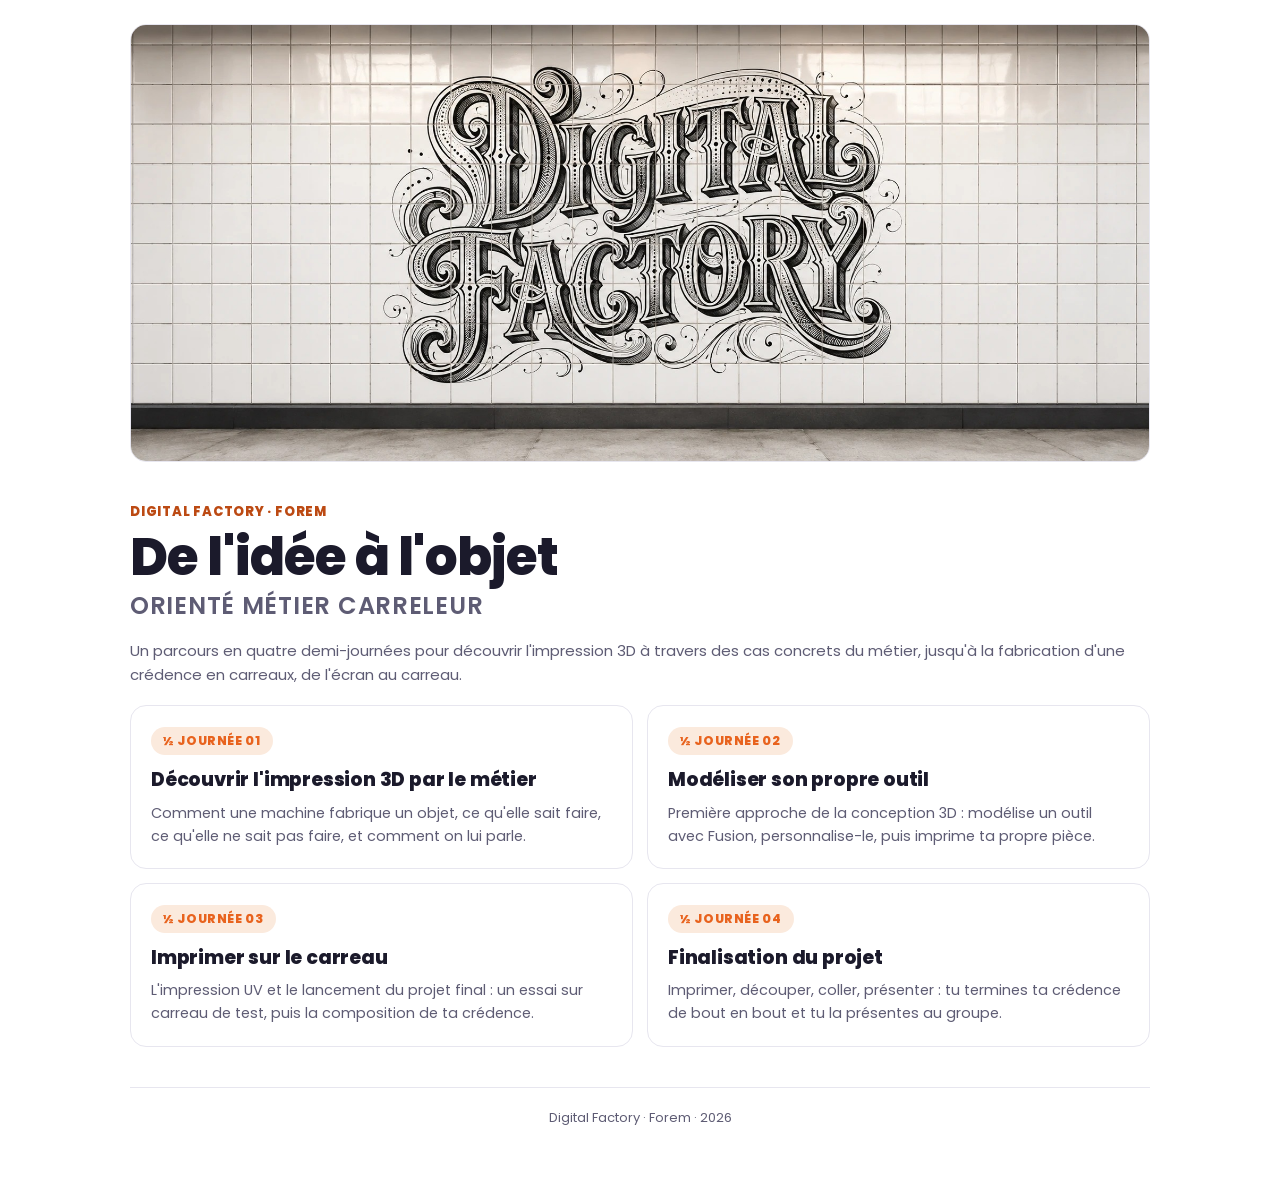
==== commit c2538d36: "Ajoute le contenu de la ½ journée 04 : finalisation du projet Dernière demi-journée du parcours, mêm" ====
--- a/index.html
+++ b/index.html
@@ -49,10 +49,10 @@
       <h3>Imprimer sur le carreau</h3>
       <p>L'impression UV et le lancement du projet final : un essai sur carreau de test, puis la composition de ta crédence.</p>
     </a>
-    <a class="carte-cours avenir">
+    <a class="carte-cours" href="demi-journee-4.html">
       <span class="num">½ journée 04</span>
-      <h3>Contenu à venir</h3>
-      <p>Cette demi-journée sera ajoutée prochainement.</p>
+      <h3>Finalisation du projet</h3>
+      <p>Imprimer, découper, coller, présenter : tu termines ta crédence de bout en bout et tu la présentes au groupe.</p>
     </a>
   </div>
 
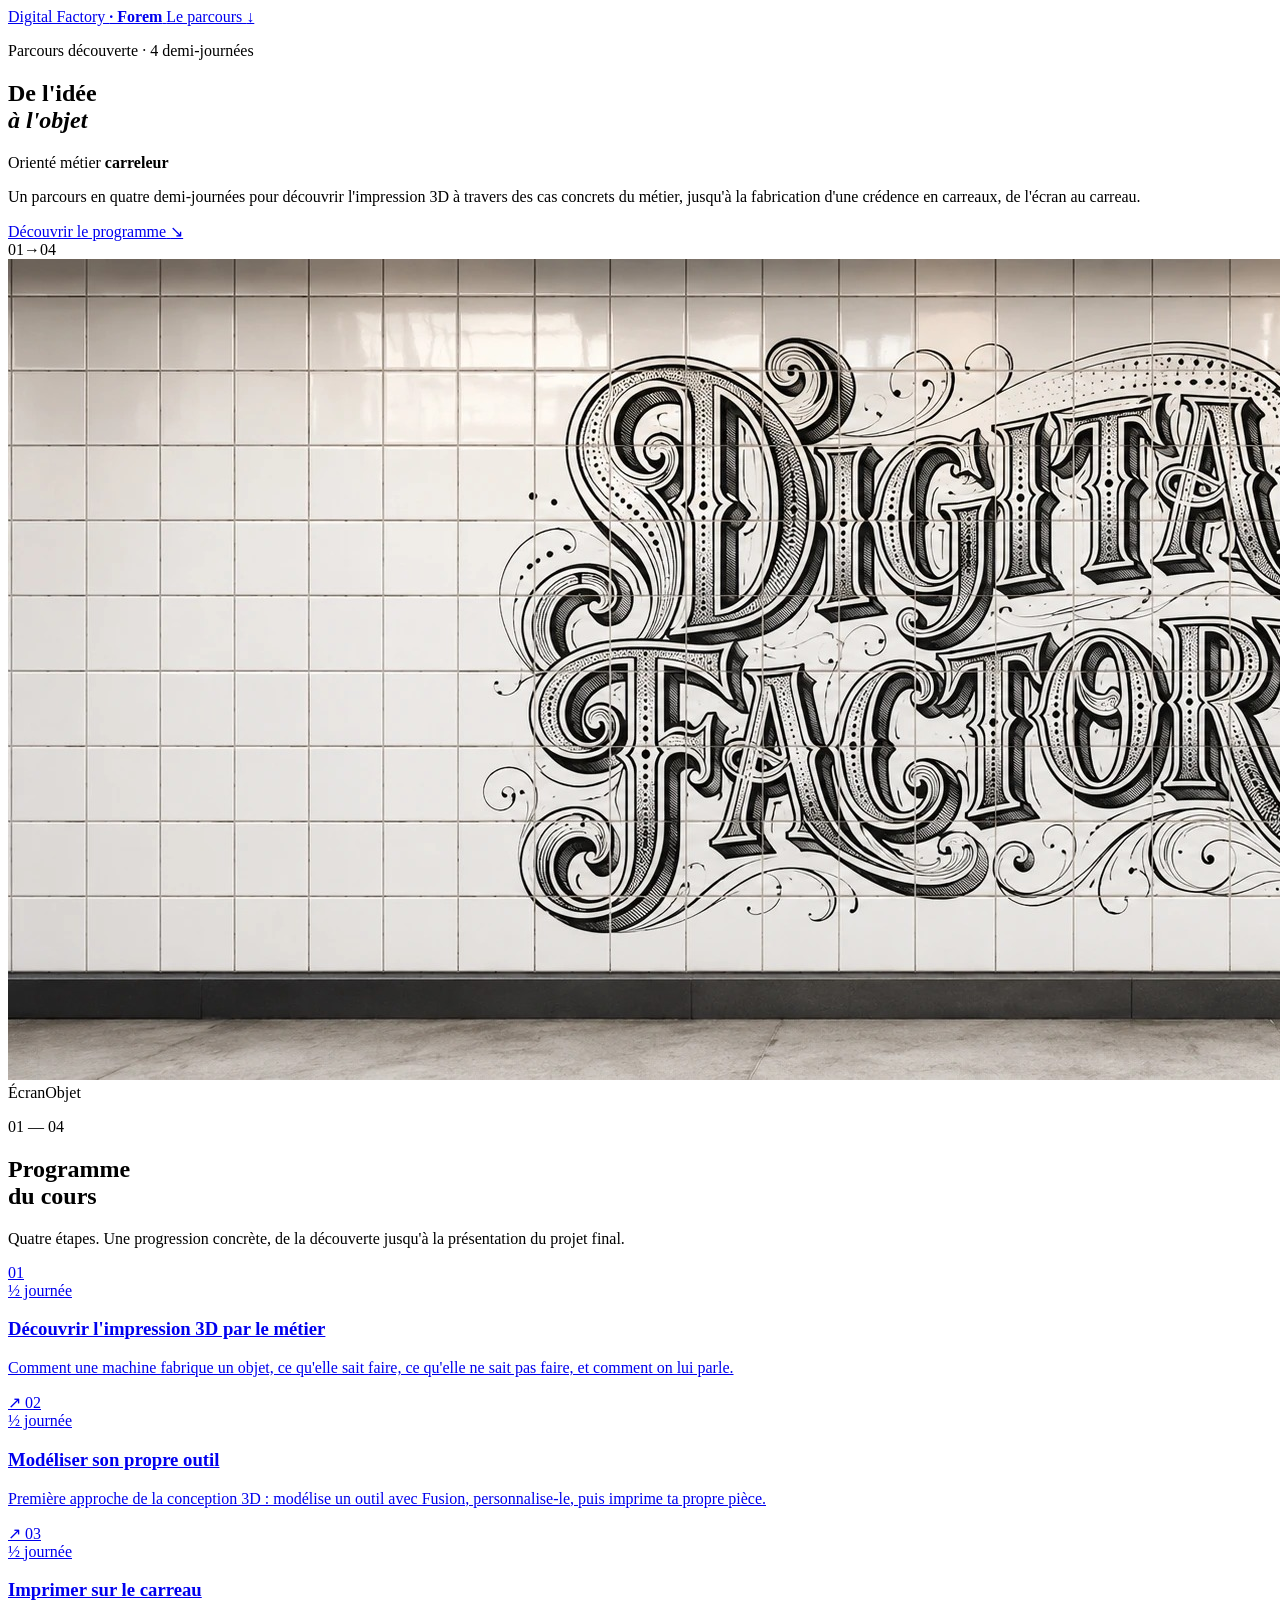
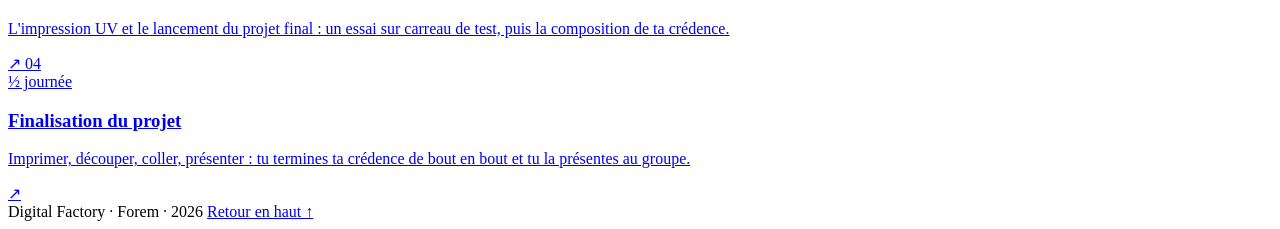
==== commit 3b8bb84c: "Add files via upload" ====
--- a/index.html
+++ b/index.html
@@ -1,62 +1,116 @@
-<!DOCTYPE html>
+<!doctype html>
 <html lang="fr">
 <head>
-<meta charset="UTF-8">
-<meta name="viewport" content="width=device-width, initial-scale=1.0">
-<title>De l'idée à l'objet — Digital Factory</title>
-<link rel="icon" href="data:image/svg+xml,%3Csvg xmlns='http://www.w3.org/2000/svg' viewBox='0 0 32 32'%3E%3Crect width='32' height='32' rx='6' fill='%23E7E6EF'/%3E%3Crect x='5' y='5' width='9.5' height='9.5' rx='2' fill='%235B41B0'/%3E%3Crect x='17.5' y='5' width='9.5' height='9.5' rx='2' fill='%23fff'/%3E%3Crect x='5' y='17.5' width='9.5' height='9.5' rx='2' fill='%23fff'/%3E%3Crect x='17.5' y='17.5' width='9.5' height='9.5' rx='2' fill='%235B41B0'/%3E%3C/svg%3E">
-<link rel="stylesheet" href="assets/style.css">
-<style>
-  h1{font-size:38px; letter-spacing:-0.02em; line-height:1.08;}
-  h1 small{display:block; font-size:20px; font-weight:600; color:var(--muted); margin-top:8px; text-transform:uppercase; letter-spacing:.03em;}
-  @media (min-width:640px){ h1{font-size:52px;} h1 small{font-size:24px;} }
-</style>
+  <meta charset="utf-8">
+  <meta name="viewport" content="width=device-width, initial-scale=1">
+  <meta name="description" content="Proposition graphique pour le parcours carreleur de la Digital Factory.">
+  <title>De l'idée à l'objet — Digital Factory</title>
+  <link rel="preconnect" href="https://fonts.googleapis.com">
+  <link rel="preconnect" href="https://fonts.gstatic.com" crossorigin>
+  <link href="https://fonts.googleapis.com/css2?family=DM+Sans:wght@400;500;600;700&family=Space+Grotesk:wght@500;600;700&display=swap" rel="stylesheet">
+  <link rel="stylesheet" href="assets/home.css">
+  <script>document.documentElement.classList.add('js')</script>
 </head>
 <body>
-<div class="wrap">
-  <div class="hero" style="margin-bottom:28px">
-    <div class="hero-media">
-      <div class="hero-ph">
-        <svg viewBox="0 0 24 24" fill="none" stroke="currentColor" stroke-width="1.7" stroke-linecap="round" stroke-linejoin="round" aria-hidden="true"><rect x="3" y="3" width="18" height="18" rx="2" ry="2"/><circle cx="8.5" cy="8.5" r="1.5"/><polyline points="21 15 16 10 5 21"/></svg>
-        <b>Image de couverture</b>
-        <small>assets/cover.jpg — idéal 21:9, ≥ 1800×770px</small>
-      </div>
-      <img src="assets/cover.jpg" alt="Lettrage « Digital Factory » en carreaux de faïence" loading="eager" onerror="this.remove()">
-    </div>
-  </div>
+  <div class="noise" aria-hidden="true"></div>
 
-  <header>
-    <p class="surtitre">Digital Factory · Forem</p>
-    <h1>De l'idée à l'objet<small>orienté métier carreleur</small></h1>
+  <header class="site-header">
+    <a class="brand" href="#top" aria-label="Retour en haut">
+      <span class="brand-mark" aria-hidden="true"><i></i><i></i><i></i><i></i></span>
+      <span>Digital Factory <b>· Forem</b></span>
+    </a>
+    <a class="course-link" href="#programme">Le parcours <span aria-hidden="true">↓</span></a>
   </header>
 
-  <p class="aide">Un parcours en quatre demi-journées pour découvrir l'impression 3D à travers des cas concrets du métier, jusqu'à la fabrication d'une crédence en carreaux, de l'écran au carreau.</p>
+  <main id="top">
+    <section class="hero" aria-labelledby="main-title">
+      <div class="hero-copy reveal">
+        <p class="eyebrow"><span></span> Parcours découverte · 4 demi-journées</p>
+        <h1 id="main-title">De l'idée<br><em>à l'objet</em></h1>
+        <p class="orientation">Orienté métier <strong>carreleur</strong></p>
+        <p class="intro">Un parcours en quatre demi-journées pour découvrir l'impression 3D à travers des cas concrets du métier, jusqu'à la fabrication d'une crédence en carreaux, de l'écran au carreau.</p>
+        <a class="discover" href="#programme">
+          <span>Découvrir le programme</span>
+          <span class="discover-icon" aria-hidden="true">↘</span>
+        </a>
+      </div>
 
-  <h2 class="sr-only">Programme du cours</h2>
-  <div class="cartes-cours">
-    <a class="carte-cours" href="demi-journee-1.html">
-      <span class="num">½ journée 01</span>
-      <h3>Découvrir l'impression 3D par le métier</h3>
-      <p>Comment une machine fabrique un objet, ce qu'elle sait faire, ce qu'elle ne sait pas faire, et comment on lui parle.</p>
-    </a>
-    <a class="carte-cours" href="demi-journee-2.html">
-      <span class="num">½ journée 02</span>
-      <h3>Modéliser son propre outil</h3>
-      <p>Première approche de la conception 3D : modélise un outil avec Fusion, personnalise-le, puis imprime ta propre pièce.</p>
-    </a>
-    <a class="carte-cours" href="demi-journee-3.html">
-      <span class="num">½ journée 03</span>
-      <h3>Imprimer sur le carreau</h3>
-      <p>L'impression UV et le lancement du projet final : un essai sur carreau de test, puis la composition de ta crédence.</p>
-    </a>
-    <a class="carte-cours" href="demi-journee-4.html">
-      <span class="num">½ journée 04</span>
-      <h3>Finalisation du projet</h3>
-      <p>Imprimer, découper, coller, présenter : tu termines ta crédence de bout en bout et tu la présentes au groupe.</p>
-    </a>
-  </div>
+      <div class="hero-visual reveal" aria-label="Lettrage Digital Factory composé sur des carreaux">
+        <div class="tile-index" aria-hidden="true"><span>01</span><span>→</span><span>04</span></div>
+        <img src="assets/cover.jpg" alt="Lettrage Digital Factory en carreaux de faïence">
+        <div class="image-caption" aria-hidden="true">
+          <span>Écran</span><i></i><span>Objet</span>
+        </div>
+      </div>
+    </section>
 
-  <div class="pied">Digital Factory · Forem · 2026</div>
-</div>
+    <section class="programme" id="programme" aria-labelledby="programme-title">
+      <div class="section-heading reveal">
+        <p class="section-number">01 — 04</p>
+        <h2 id="programme-title">Programme<br>du cours</h2>
+        <p>Quatre étapes. Une progression concrète, de la découverte jusqu'à la présentation du projet final.</p>
+      </div>
+
+      <div class="course-list">
+        <a class="course-card reveal" href="demi-journee-1.html">
+          <span class="card-number">01</span>
+          <div class="card-copy">
+            <span class="duration">½ journée</span>
+            <h3>Découvrir l'impression 3D par le métier</h3>
+            <p>Comment une machine fabrique un objet, ce qu'elle sait faire, ce qu'elle ne sait pas faire, et comment on lui parle.</p>
+          </div>
+          <span class="card-arrow" aria-hidden="true">↗</span>
+        </a>
+
+        <a class="course-card reveal" href="demi-journee-2.html">
+          <span class="card-number">02</span>
+          <div class="card-copy">
+            <span class="duration">½ journée</span>
+            <h3>Modéliser son propre outil</h3>
+            <p>Première approche de la conception 3D : modélise un outil avec Fusion, personnalise-le, puis imprime ta propre pièce.</p>
+          </div>
+          <span class="card-arrow" aria-hidden="true">↗</span>
+        </a>
+
+        <a class="course-card reveal" href="demi-journee-3.html">
+          <span class="card-number">03</span>
+          <div class="card-copy">
+            <span class="duration">½ journée</span>
+            <h3>Imprimer sur le carreau</h3>
+            <p>L'impression UV et le lancement du projet final : un essai sur carreau de test, puis la composition de ta crédence.</p>
+          </div>
+          <span class="card-arrow" aria-hidden="true">↗</span>
+        </a>
+
+        <a class="course-card reveal" href="demi-journee-4.html">
+          <span class="card-number">04</span>
+          <div class="card-copy">
+            <span class="duration">½ journée</span>
+            <h3>Finalisation du projet</h3>
+            <p>Imprimer, découper, coller, présenter : tu termines ta crédence de bout en bout et tu la présentes au groupe.</p>
+          </div>
+          <span class="card-arrow" aria-hidden="true">↗</span>
+        </a>
+      </div>
+    </section>
+  </main>
+
+  <footer>
+    <span>Digital Factory · Forem · 2026</span>
+    <a href="#top">Retour en haut ↑</a>
+  </footer>
+
+  <script>
+    const observer = new IntersectionObserver((entries) => {
+      entries.forEach((entry) => {
+        if (entry.isIntersecting) {
+          entry.target.classList.add('is-visible');
+          observer.unobserve(entry.target);
+        }
+      });
+    }, { threshold: 0.14 });
+
+    document.querySelectorAll('.reveal').forEach((element) => observer.observe(element));
+  </script>
 </body>
 </html>
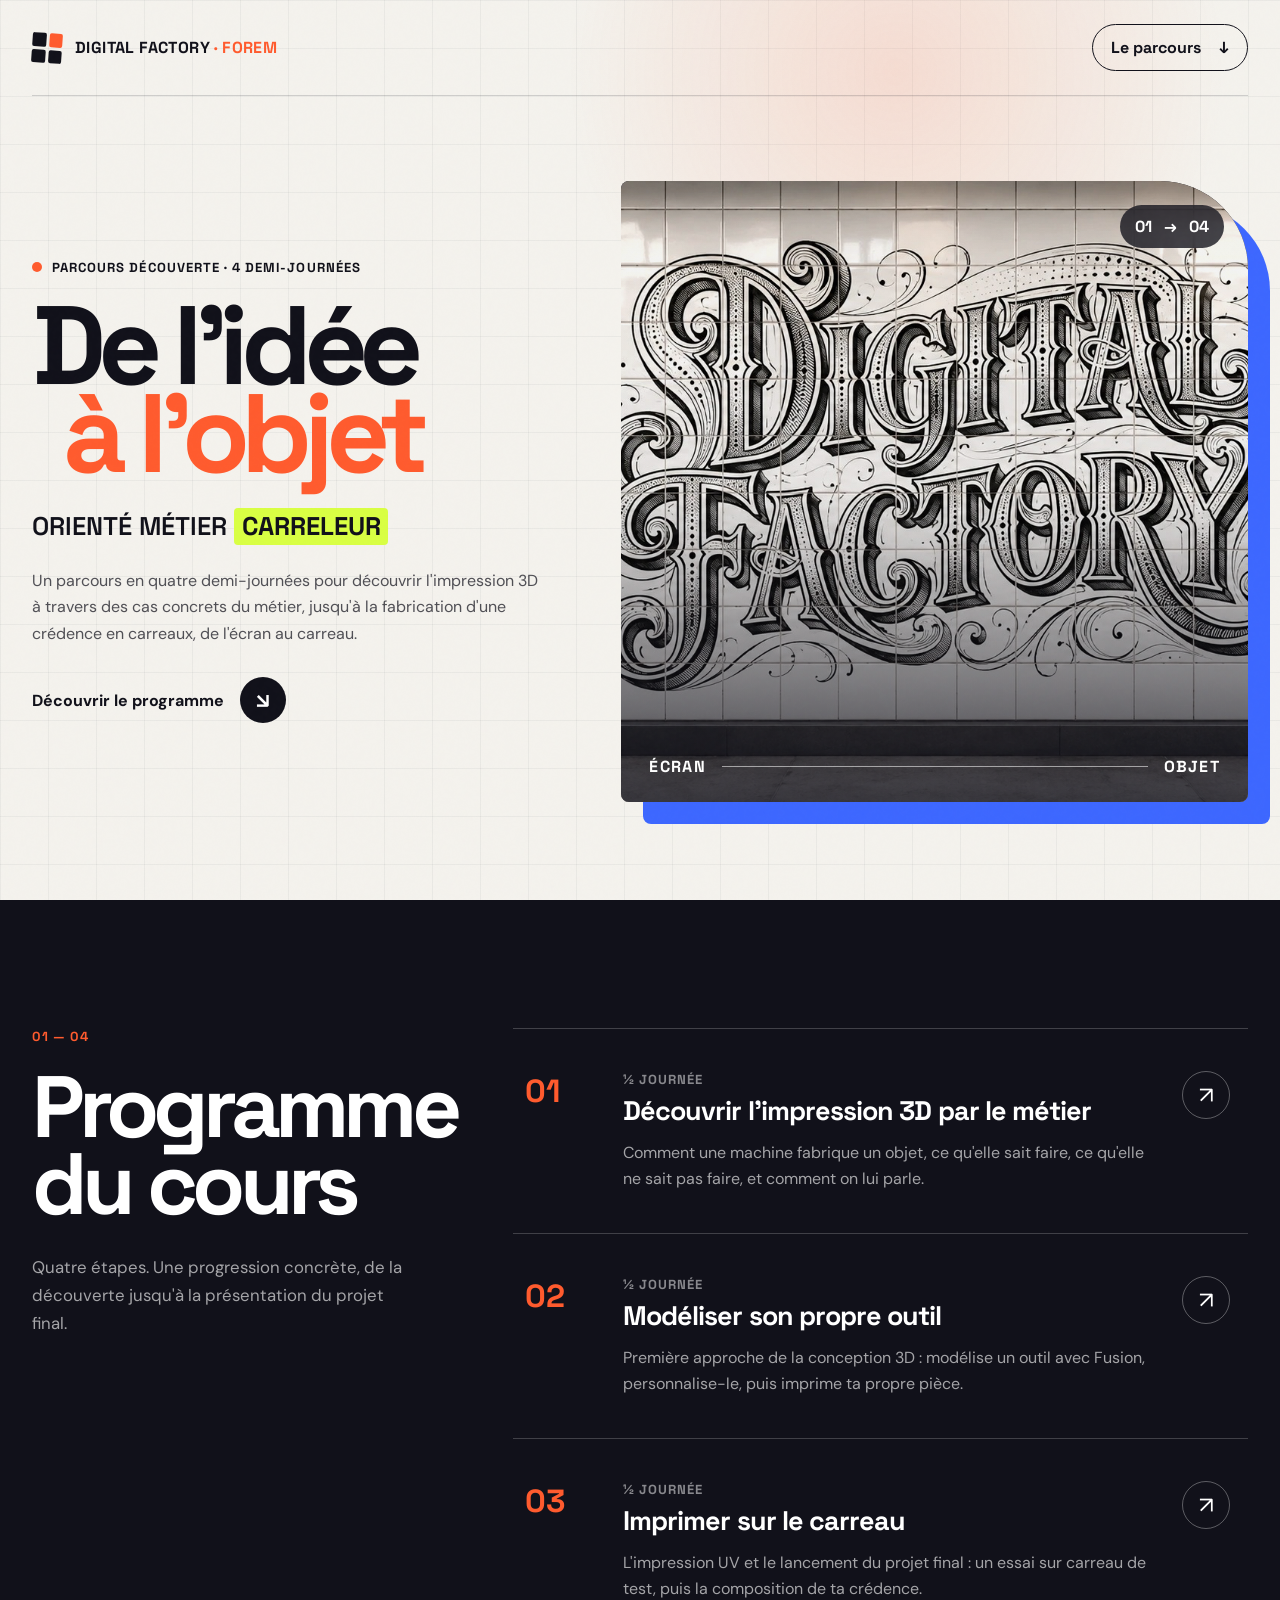
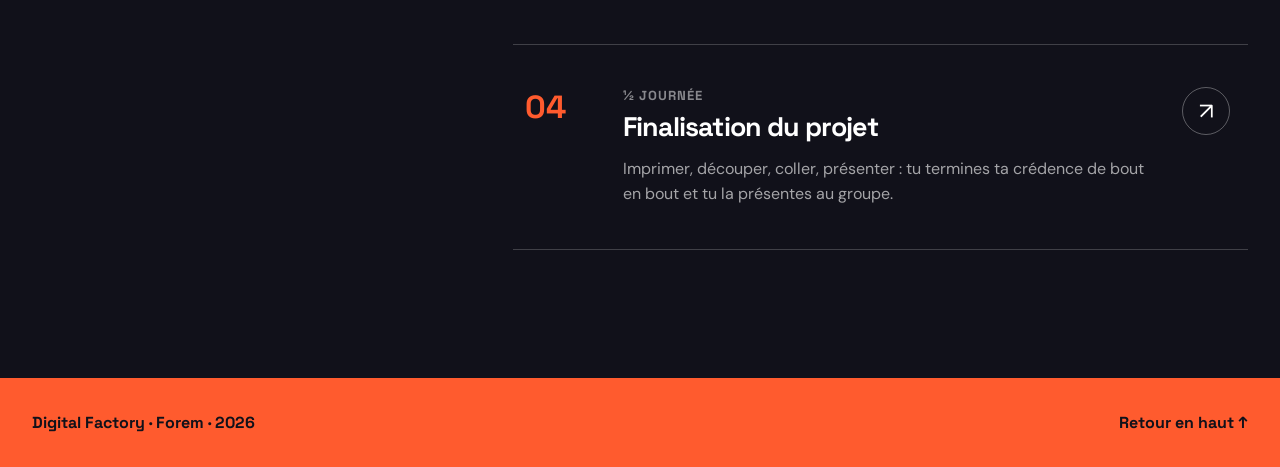
==== commit 80f913ff: "Add landing page favicon across site" ====
--- a/index.html
+++ b/index.html
@@ -5,6 +5,7 @@
   <meta name="viewport" content="width=device-width, initial-scale=1">
   <meta name="description" content="Proposition graphique pour le parcours carreleur de la Digital Factory.">
   <title>De l'idée à l'objet — Digital Factory</title>
+  <link rel="icon" type="image/svg+xml" href="favicon.svg">
   <link rel="preconnect" href="https://fonts.googleapis.com">
   <link rel="preconnect" href="https://fonts.gstatic.com" crossorigin>
   <link href="https://fonts.googleapis.com/css2?family=DM+Sans:wght@400;500;600;700&family=Space+Grotesk:wght@500;600;700&display=swap" rel="stylesheet">
--- a/assets/home.css
+++ b/assets/home.css
@@ -0,0 +1,394 @@
+:root {
+  --ink: #11111a;
+  --paper: #f4f2ed;
+  --orange: #ff5b2e;
+  --blue: #3d67ff;
+  --acid: #d9ff43;
+  --line: rgba(17, 17, 26, 0.16);
+}
+
+* { box-sizing: border-box; }
+
+html { scroll-behavior: smooth; }
+
+body {
+  margin: 0;
+  color: var(--ink);
+  background:
+    linear-gradient(rgba(17,17,26,.045) 1px, transparent 1px),
+    linear-gradient(90deg, rgba(17,17,26,.045) 1px, transparent 1px),
+    var(--paper);
+  background-size: 48px 48px;
+  font-family: "DM Sans", sans-serif;
+  font-size: 16px;
+  min-height: 100vh;
+}
+
+body::before {
+  content: "";
+  position: fixed;
+  inset: 0;
+  pointer-events: none;
+  background: radial-gradient(circle at 70% 8%, rgba(255,91,46,.14), transparent 27%);
+  z-index: -1;
+}
+
+a { color: inherit; }
+
+.noise {
+  position: fixed;
+  inset: 0;
+  opacity: .045;
+  pointer-events: none;
+  z-index: 10;
+  background-image: url("data:image/svg+xml,%3Csvg viewBox='0 0 180 180' xmlns='http://www.w3.org/2000/svg'%3E%3Cfilter id='n'%3E%3CfeTurbulence type='fractalNoise' baseFrequency='.9' numOctaves='3' stitchTiles='stitch'/%3E%3C/filter%3E%3Crect width='100%25' height='100%25' filter='url(%23n)' opacity='.35'/%3E%3C/svg%3E");
+}
+
+.site-header {
+  width: min(1500px, calc(100% - 64px));
+  margin: 0 auto;
+  height: 96px;
+  display: flex;
+  align-items: center;
+  justify-content: space-between;
+  border-bottom: 1px solid var(--line);
+  position: relative;
+  z-index: 2;
+}
+
+.brand,
+.course-link {
+  display: inline-flex;
+  align-items: center;
+  text-decoration: none;
+  font-family: "Space Grotesk", sans-serif;
+  font-weight: 700;
+}
+
+.brand { gap: 13px; text-transform: uppercase; letter-spacing: .025em; }
+.brand b { color: var(--orange); }
+
+.brand-mark {
+  width: 30px;
+  height: 30px;
+  display: grid;
+  grid-template-columns: repeat(2, 1fr);
+  gap: 3px;
+  transform: rotate(4deg);
+}
+
+.brand-mark i { display: block; background: var(--ink); border-radius: 2px; }
+.brand-mark i:nth-child(2) { background: var(--orange); }
+
+.course-link {
+  gap: 18px;
+  padding: 12px 18px;
+  border: 1px solid var(--ink);
+  border-radius: 999px;
+  transition: background .25s ease, color .25s ease, transform .25s ease;
+}
+
+.course-link:hover { background: var(--ink); color: white; transform: translateY(-2px); }
+
+.hero {
+  width: min(1500px, calc(100% - 64px));
+  margin: 0 auto;
+  min-height: calc(100vh - 96px);
+  display: grid;
+  grid-template-columns: minmax(0, .9fr) minmax(420px, 1.1fr);
+  align-items: center;
+  gap: clamp(40px, 6vw, 100px);
+  padding: 76px 0 90px;
+}
+
+.eyebrow,
+.section-number,
+.duration {
+  font-family: "Space Grotesk", sans-serif;
+  font-weight: 700;
+  text-transform: uppercase;
+  letter-spacing: .08em;
+  font-size: .82rem;
+}
+
+.eyebrow { display: flex; align-items: center; gap: 10px; margin: 0 0 26px; }
+.eyebrow span { width: 10px; height: 10px; background: var(--orange); border-radius: 50%; }
+
+h1, h2, h3 { font-family: "Space Grotesk", sans-serif; }
+
+h1 {
+  margin: 0;
+  font-size: clamp(4.3rem, 8.7vw, 9.3rem);
+  line-height: .79;
+  letter-spacing: -.075em;
+  max-width: 780px;
+}
+
+h1 em {
+  display: inline-block;
+  color: var(--orange);
+  font-style: normal;
+  transform: translateX(.28em);
+}
+
+.orientation {
+  margin: 32px 0 0;
+  font-family: "Space Grotesk", sans-serif;
+  font-size: clamp(1.35rem, 2vw, 2rem);
+  font-weight: 600;
+  text-transform: uppercase;
+}
+
+.orientation strong {
+  background: var(--acid);
+  padding: .08em .3em .12em;
+  border-radius: 4px;
+}
+
+.intro {
+  margin: 26px 0 30px;
+  max-width: 660px;
+  font-size: clamp(1rem, 1.15vw, 1.18rem);
+  line-height: 1.65;
+  color: rgba(17,17,26,.72);
+}
+
+.discover {
+  display: inline-flex;
+  align-items: center;
+  gap: 16px;
+  text-decoration: none;
+  font-weight: 700;
+}
+
+.discover-icon {
+  width: 46px;
+  height: 46px;
+  display: grid;
+  place-items: center;
+  color: white;
+  background: var(--ink);
+  border-radius: 50%;
+  font-size: 1.3rem;
+  transition: transform .3s ease, background .3s ease;
+}
+
+.discover:hover .discover-icon { transform: rotate(45deg); background: var(--orange); }
+
+.hero-visual {
+  position: relative;
+  min-height: min(69vh, 690px);
+  border-radius: 8px 88px 8px 8px;
+  overflow: hidden;
+  background: var(--ink);
+  box-shadow: 22px 22px 0 var(--blue);
+}
+
+.hero-visual::after {
+  content: "";
+  position: absolute;
+  inset: 0;
+  background: linear-gradient(180deg, rgba(17,17,26,.05) 50%, rgba(17,17,26,.8));
+  pointer-events: none;
+}
+
+.hero-visual img {
+  width: 100%;
+  height: 100%;
+  min-height: inherit;
+  display: block;
+  object-fit: cover;
+  object-position: center;
+  filter: contrast(1.06) grayscale(.18);
+  transition: transform .8s cubic-bezier(.2,.7,.2,1), filter .8s ease;
+}
+
+.hero-visual:hover img { transform: scale(1.035); filter: contrast(1.03) grayscale(0); }
+
+.tile-index {
+  position: absolute;
+  z-index: 2;
+  top: 24px;
+  right: 24px;
+  display: flex;
+  gap: 12px;
+  align-items: center;
+  padding: 11px 15px;
+  color: white;
+  background: rgba(17,17,26,.78);
+  backdrop-filter: blur(10px);
+  border-radius: 999px;
+  font-family: "Space Grotesk", sans-serif;
+  font-weight: 700;
+}
+
+.image-caption {
+  position: absolute;
+  z-index: 2;
+  left: 28px;
+  right: 28px;
+  bottom: 25px;
+  display: flex;
+  align-items: center;
+  gap: 16px;
+  color: white;
+  font-family: "Space Grotesk", sans-serif;
+  font-weight: 700;
+  text-transform: uppercase;
+  letter-spacing: .08em;
+}
+
+.image-caption i { height: 1px; background: rgba(255,255,255,.55); flex: 1; }
+
+.programme {
+  background: var(--ink);
+  color: white;
+  padding: clamp(80px, 10vw, 150px) max(32px, calc((100vw - 1500px) / 2));
+  display: grid;
+  grid-template-columns: minmax(270px, .68fr) minmax(0, 1.32fr);
+  gap: clamp(50px, 8vw, 130px);
+}
+
+.section-heading { position: sticky; top: 48px; align-self: start; }
+.section-number { color: var(--orange); margin: 0 0 24px; }
+
+.section-heading h2 {
+  margin: 0;
+  font-size: clamp(3.4rem, 6.8vw, 7rem);
+  line-height: .88;
+  letter-spacing: -.065em;
+}
+
+.section-heading > p:last-child {
+  margin: 32px 0 0;
+  max-width: 390px;
+  color: rgba(255,255,255,.62);
+  font-size: 1.05rem;
+  line-height: 1.65;
+}
+
+.course-list { border-top: 1px solid rgba(255,255,255,.2); }
+
+.course-card {
+  display: grid;
+  grid-template-columns: 72px 1fr 54px;
+  gap: 26px;
+  padding: 42px 12px;
+  text-decoration: none;
+  border-bottom: 1px solid rgba(255,255,255,.2);
+  position: relative;
+  transition: color .3s ease, padding .3s ease;
+}
+
+.course-card::before {
+  content: "";
+  position: absolute;
+  inset: 0;
+  background: var(--orange);
+  transform: scaleY(0);
+  transform-origin: bottom;
+  transition: transform .35s cubic-bezier(.2,.8,.2,1);
+  z-index: 0;
+}
+
+.course-card:nth-child(2)::before { background: var(--blue); }
+.course-card:nth-child(3)::before { background: var(--acid); }
+.course-card:nth-child(4)::before { background: #f26dac; }
+
+.course-card > * { position: relative; z-index: 1; }
+.course-card:hover { color: var(--ink); padding-left: 28px; padding-right: 28px; }
+.course-card:hover::before { transform: scaleY(1); }
+
+.card-number {
+  font-family: "Space Grotesk", sans-serif;
+  font-size: 2rem;
+  font-weight: 700;
+  color: var(--orange);
+}
+
+.course-card:hover .card-number { color: var(--ink); }
+.duration { display: block; margin-bottom: 9px; color: rgba(255,255,255,.5); }
+.course-card:hover .duration { color: rgba(17,17,26,.65); }
+
+.card-copy h3 {
+  margin: 0;
+  font-size: clamp(1.45rem, 2.1vw, 2.35rem);
+  line-height: 1.08;
+  letter-spacing: -.035em;
+}
+
+.card-copy p {
+  margin: 14px 0 0;
+  max-width: 680px;
+  color: rgba(255,255,255,.62);
+  font-size: 1rem;
+  line-height: 1.6;
+}
+
+.course-card:hover .card-copy p { color: rgba(17,17,26,.72); }
+
+.card-arrow {
+  width: 48px;
+  height: 48px;
+  display: grid;
+  place-items: center;
+  border: 1px solid rgba(255,255,255,.32);
+  border-radius: 50%;
+  font-size: 1.45rem;
+  transition: transform .3s ease, background .3s ease;
+}
+
+.course-card:hover .card-arrow { transform: rotate(45deg); background: white; }
+
+footer {
+  display: flex;
+  align-items: center;
+  justify-content: space-between;
+  gap: 24px;
+  padding: 34px max(32px, calc((100vw - 1500px) / 2));
+  background: var(--orange);
+  font-family: "Space Grotesk", sans-serif;
+  font-weight: 700;
+}
+
+footer a { text-decoration: none; }
+
+.js .reveal { opacity: 0; transform: translateY(22px); transition: opacity .7s ease, transform .7s ease; }
+.js .reveal.is-visible { opacity: 1; transform: translateY(0); }
+.course-card:nth-child(2) { transition-delay: .06s; }
+.course-card:nth-child(3) { transition-delay: .12s; }
+.course-card:nth-child(4) { transition-delay: .18s; }
+
+@media (max-width: 980px) {
+  .site-header, .hero { width: min(100% - 40px, 760px); }
+  .hero { grid-template-columns: 1fr; min-height: auto; padding-top: 58px; }
+  .hero-visual { min-height: 520px; box-shadow: 14px 14px 0 var(--blue); }
+  .programme { grid-template-columns: 1fr; }
+  .section-heading { position: static; }
+  .section-heading > p:last-child { max-width: 600px; }
+}
+
+@media (max-width: 620px) {
+  body { background-size: 34px 34px; }
+  .site-header { height: 78px; width: calc(100% - 32px); }
+  .brand { font-size: .82rem; }
+  .brand b { display: none; }
+  .course-link { padding: 10px 13px; font-size: .84rem; gap: 8px; }
+  .hero { width: calc(100% - 32px); padding: 48px 0 72px; gap: 42px; }
+  h1 { font-size: clamp(4rem, 21vw, 6.2rem); }
+  h1 em { transform: none; }
+  .orientation { font-size: 1.1rem; }
+  .hero-visual { min-height: 390px; border-radius: 6px 54px 6px 6px; }
+  .programme { padding-left: 18px; padding-right: 18px; }
+  .course-card { grid-template-columns: 44px 1fr; gap: 16px; padding: 30px 4px; }
+  .card-number { font-size: 1.35rem; }
+  .card-arrow { display: none; }
+  .card-copy h3 { font-size: 1.45rem; }
+  footer { align-items: flex-start; flex-direction: column; padding: 28px 18px; }
+}
+
+@media (prefers-reduced-motion: reduce) {
+  html { scroll-behavior: auto; }
+  *, *::before, *::after { animation-duration: .01ms !important; transition-duration: .01ms !important; }
+  .reveal { opacity: 1; transform: none; }
+}
